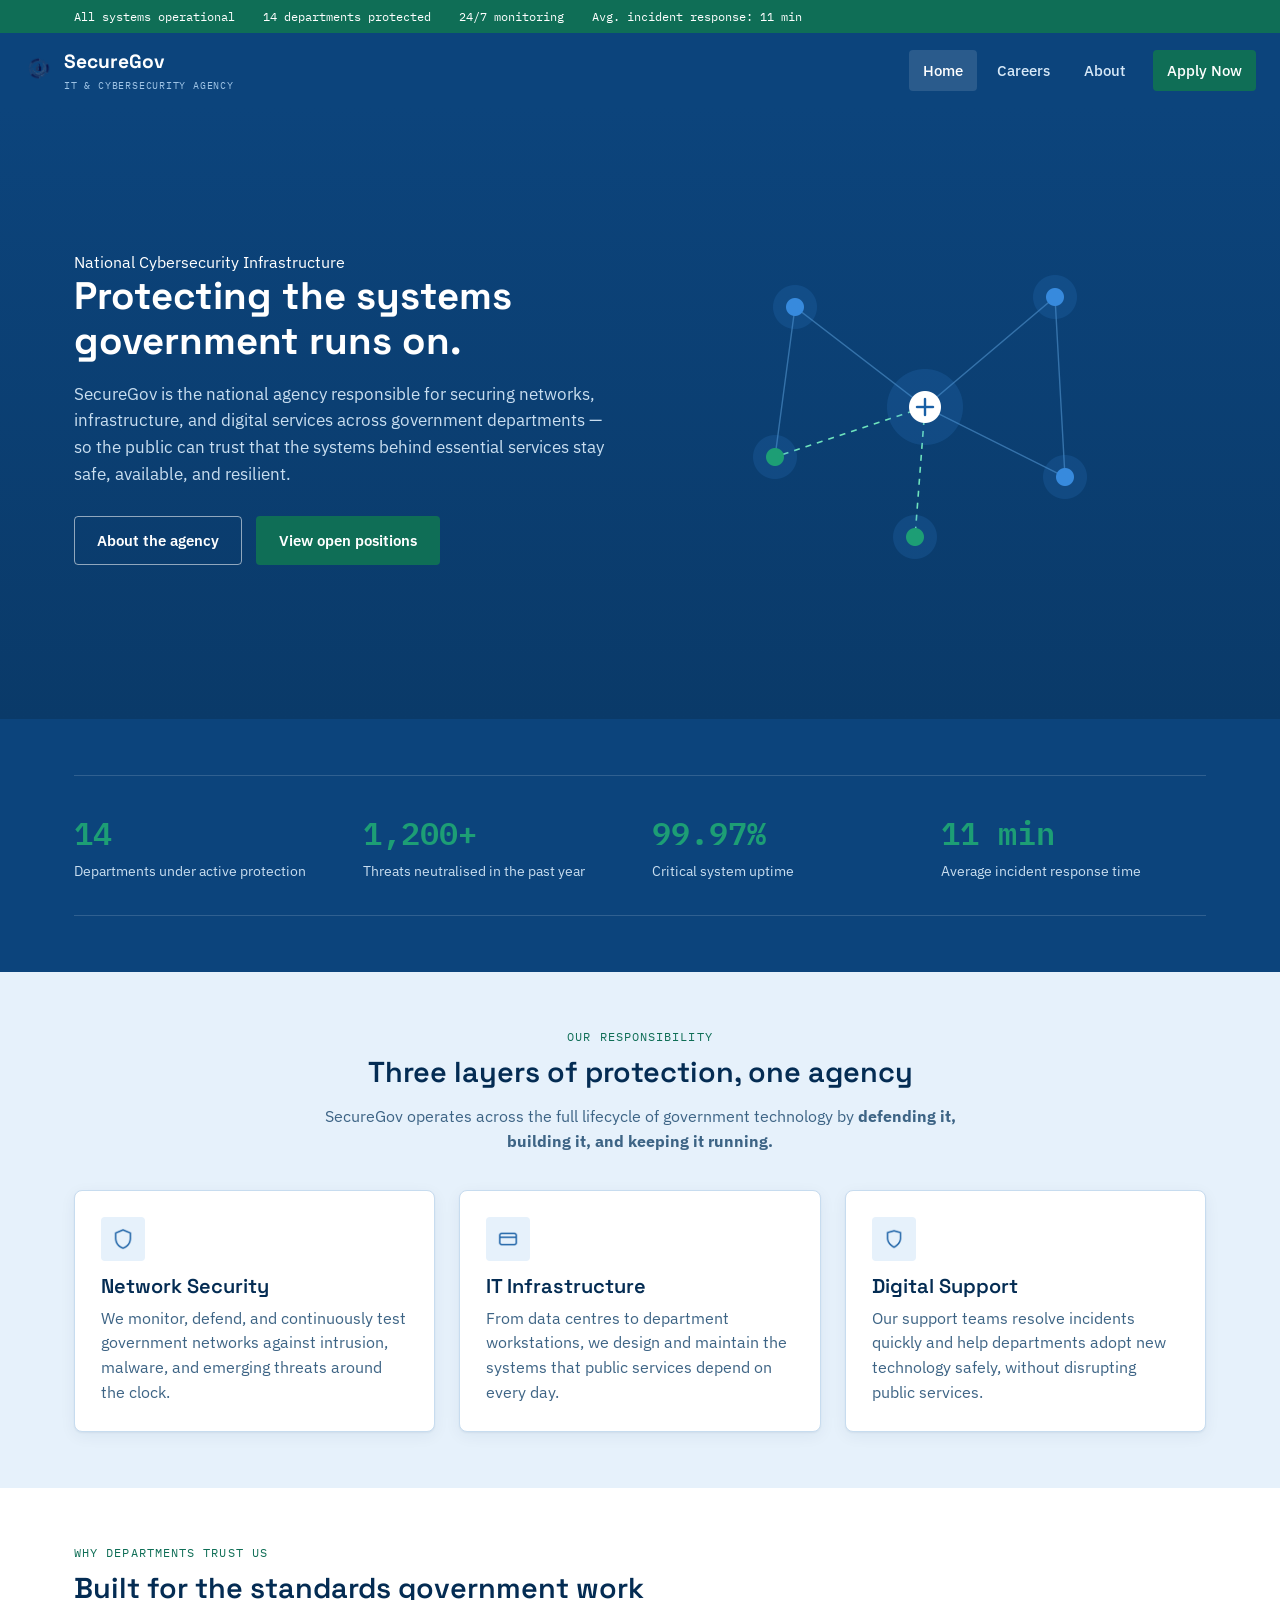
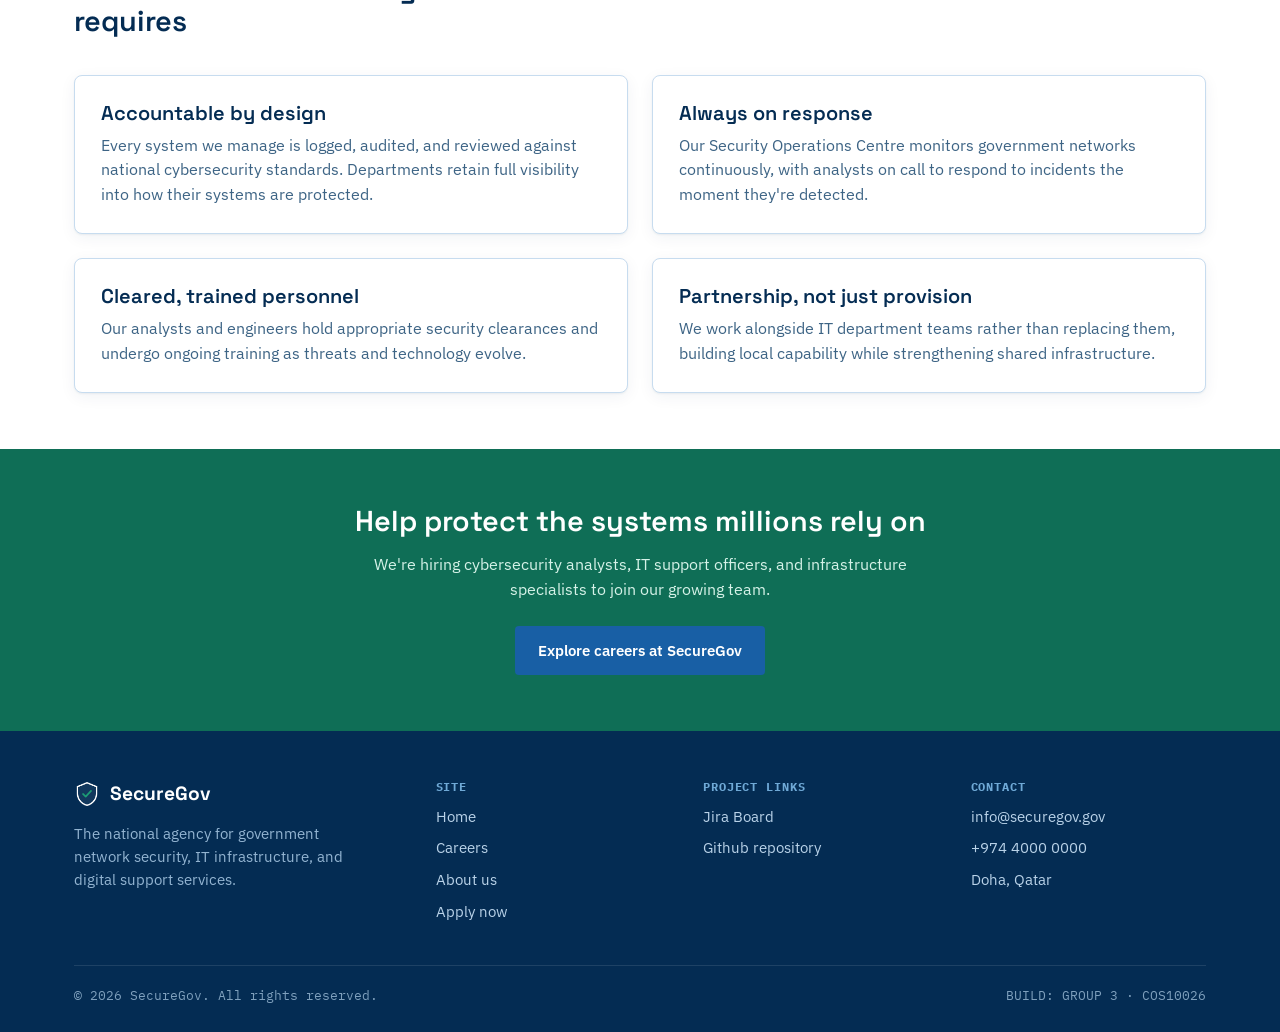
==== index.html @ 39ba34a5 "Add index, jobs, apply pages with styles and images" ====
<!DOCTYPE html>
<html lang="en">
<head>
  <meta charset="UTF-8">
  <meta name="viewport" content="width=device-width, initial-scale=1.0">
  <meta name="description" content="SecureGov protects government networks, systems, and data, delivering network security, IT infrastructure, and digital support services across public sector departments.">
  <link rel="preconnect" href="https://fonts.googleapis.com">
  <link href="https://fonts.googleapis.com/css2?family=Space+Grotesk:wght@500;600;700&family=IBM+Plex+Sans:wght@400;500;600;700&family=IBM+Plex+Mono:wght@400;500;600&display=swap" rel="stylesheet">
  <title>SecureGov | National IT &amp; Cybersecurity Services Agency</title>
  <link rel="stylesheet" href="css/styles.css">
</head>
<body>

  <div class="top-bar">
    <div class="container">
      <span>All systems operational</span>
      <span>14 departments protected</span>
      <span>24/7 monitoring</span>
      <span>Avg. incident response: 11 min</span>
    </div>
  </div>

  <header class="site-header">
    <input type="checkbox" id="navigation-toggle-checkbox">
    <div class="nav-row">
      <a href="index.html" class="brand">
        <img src="images/logo.png" alt="SecureGov logo" width="30" height="30">
        <span>SecureGov<span class="org-type">IT &amp; Cybersecurity Agency</span></span>
      </a>
      <label for="navigation-toggle-checkbox" class="navigation-toggle-label" aria-label="Toggle navigation menu">&#9776;</label>
      <nav class="main-nav">
        <a href="index.html" aria-current="page">Home</a>
        <a href="jobs.html">Careers</a>
        <a href="about.html">About</a>
        <a href="apply.html" class="nav-cta">Apply Now</a>
      </nav>
    </div>
  </header>

  <section class="hero">
    <div class="container">
      <div>
        <span class="eyebrow-label">National Cybersecurity Infrastructure</span>
        <h1>Protecting the systems government runs on.</h1>
        <p class="lead">SecureGov is the national agency responsible for securing networks, infrastructure, and digital services across government departments — so the public can trust that the systems behind essential services stay safe, available, and resilient.</p>
        <div class="hero-actions">
          <a href="about.html" class="btn btn-outline">About the agency</a>
          <a href="jobs.html" class="btn btn-cta">View open positions</a>
        </div>
      </div>
      <div class="hero-visual">
        <img src="images/network-diagram.png" alt="Diagram of a secure government network with a central hub connected to protected department nodes" width="420">
      </div>
    </div>
  </section>

  <section class="section-navy">
    <div class="container">
      <div class="stat-row">
        <div class="stat"><span class="num">14</span><span class="label">Departments under active protection</span></div>
        <div class="stat"><span class="num">1,200+</span><span class="label">Threats neutralised in the past year</span></div>
        <div class="stat"><span class="num">99.97%</span><span class="label">Critical system uptime</span></div>
        <div class="stat"><span class="num">11 min</span><span class="label">Average incident response time</span></div>
      </div>
    </div>
  </section>

  <section class="section-light">
    <div class="container">
      <div class="section-head center">
        <span class="eyebrow-label">Our responsibility</span>
        <h2>Three layers of protection, one agency</h2>
        <p>SecureGov operates across the full lifecycle of government technology by <b>defending it, building it, and keeping it running.</b></p>
      </div>
      <div class="grid-3">
        <div class="card">
          <div class="icon-badge">
            <img src="images/shield-icon.png" alt="" width="22">
          </div>
          <h3>Network Security</h3>
          <p>We monitor, defend, and continuously test government networks against intrusion, malware, and emerging threats around the clock.</p>
        </div>
        <div class="card">
          <div class="icon-badge">
            <img src="images/icon-infrastructure.png" alt="" width="22">
          </div>
          <h3>IT Infrastructure</h3>
          <p>From data centres to department workstations, we design and maintain the systems that public services depend on every day.</p>
        </div>
        <div class="card">
          <div class="icon-badge">
            <img src="images/icon-support.png" alt="" width="22">
          </div>
          <h3>Digital Support</h3>
          <p>Our support teams resolve incidents quickly and help departments adopt new technology safely, without disrupting public services.</p>
        </div>
      </div>
    </div>
  </section>

  <section class="section-white">
    <div class="container">
      <div class="section-head">
        <span class="eyebrow-label">Why departments trust us</span>
        <h2>Built for the standards government work requires</h2>
      </div>
      <div class="grid-2">
        <div class="card">
          <h3>Accountable by design</h3>
          <p>Every system we manage is logged, audited, and reviewed against national cybersecurity standards. Departments retain full visibility into how their systems are protected.</p>
        </div>
        <div class="card">
          <h3>Always on response</h3>
          <p>Our Security Operations Centre monitors government networks continuously, with analysts on call to respond to incidents the moment they're detected.</p>
        </div>
        <div class="card">
          <h3>Cleared, trained personnel</h3>
          <p>Our analysts and engineers hold appropriate security clearances and undergo ongoing training as threats and technology evolve.</p>
        </div>
        <div class="card">
          <h3>Partnership, not just provision</h3>
          <p>We work alongside IT department teams rather than replacing them, building local capability while strengthening shared infrastructure.</p>
        </div>
      </div>
    </div>
  </section>

  <section class="cta-band">
    <div class="container">
      <h2>Help protect the systems millions rely on</h2>
      <p>We're hiring cybersecurity analysts, IT support officers, and infrastructure specialists to join our growing team.</p>
      <a href="jobs.html" class="btn btn-primary">Explore careers at SecureGov</a>
    </div>
  </section>

  <footer class="site-footer">
    <div class="container">
      <div class="footer-grid">
        <div>
          <a href="index.html" class="brand" style="margin-bottom:14px;">
            <img src="images/shield-logo-footer.png" alt="" width="26">
            <span>SecureGov</span>
          </a>
          <p>The national agency for government network security, IT infrastructure, and digital support services.</p>
        </div>
        <div class="footer-col">
          <h4>Site</h4>
          <ul>
            <li><a href="index.html">Home</a></li>
            <li><a href="jobs.html">Careers</a></li>
            <li><a href="about.html">About us</a></li>
            <li><a href="apply.html">Apply now</a></li>
          </ul>
        </div>
        <div class="footer-col">
          <h4>Project Links</h4>
          <ul>
            <li><a href="#">Jira Board</a></li>
            <li><a href="#">Github repository</a></li>
          </ul>
        </div>
        <div class="footer-col">
          <h4>Contact</h4>
          <ul>
            <li><a href="mailto:info@securegov.gov">info@securegov.gov</a></li>
            <li><a href="tel:+974400000000">+974 4000 0000</a></li>
            <li>Doha, Qatar</li>
          </ul>
        </div>
      </div>
      <div class="footer-bottom">
        <span>&copy; 2026 SecureGov. All rights reserved.</span>
        <span>BUILD: GROUP 3 &middot; COS10026</span>
      </div>
    </div>
  </footer>

</body>
</html>
---- css/styles.css ----
/* =========================================================
   SecureGov — Shared Stylesheet (HTML5 + CSS3 only, no JS)
   ========================================================= */

/* ---- Design tokens ---- */
:root {
  --navy-deep: #0C447C;
  --navy-darker: #042C53;
  --blue-primary: #185FA5;
  --blue-accent: #378ADD;
  --teal-secondary: #0F6E56;
  --teal-bright: #1D9E75;
  --bg-light: #E6F1FB;
  --white: #FFFFFF;
  --border-soft: #C7DCEF;
  --text-muted: #3D6485;
  --shadow-card: 0 1px 2px rgba(4, 44, 83, 0.06), 0 4px 16px rgba(4, 44, 83, 0.06);

  --font-display: 'Space Grotesk', Arial, sans-serif;
  --font-body: 'IBM Plex Sans', Arial, sans-serif;
  --font-mono: 'IBM Plex Mono', 'Courier New', monospace;

  --max-width: 1180px;
  --radius-sm: 4px;
  --radius-md: 8px;
}

* { box-sizing: border-box; }

body {
  margin: 0;
  font-family: var(--font-body);
  color: var(--navy-darker);
  background: var(--bg-light);
  line-height: 1.55;
}

h1, h2, h3, h4 {
  font-family: var(--font-display);
  color: var(--navy-darker);
  line-height: 1.15;
  margin: 0 0 0.5em 0;
}
h1 { font-size: 2.4rem; font-weight: 700; }
h2 { font-size: 1.8rem; font-weight: 600; }
h3 { font-size: 1.25rem; font-weight: 600; }

p { margin: 0 0 1em 0; }

a {
  color: var(--blue-primary);
  text-decoration: none;
}
a:hover { color: var(--blue-accent); }

img { max-width: 100%; display: block; }

.container {
  max-width: var(--max-width);
  margin: 0 auto;
  padding: 0 24px;
}

a:focus, button:focus, input:focus, select:focus, textarea:focus, label:focus-within {
  outline: 3px solid var(--teal-bright);
  outline-offset: 2px;
}

/* =========================================================
   Status strip
   ========================================================= */
.top-bar {
  background: var(--teal-secondary);
  color: var(--white);
  font-family: var(--font-mono);
  font-size: 0.78rem;
}
.top-bar .container {
  display: flex;
  flex-wrap: wrap;
  gap: 10px 28px;
  padding: 7px 24px;
}

/* =========================================================
   Header / Nav — CSS-only mobile toggle via checkbox hack
   ========================================================= */
header.site-header {
  background: var(--navy-deep);
}
.nav-row {
  display: flex;
  align-items: center;
  justify-content: space-between;
  padding: 14px 24px;
  flex-wrap: wrap;
}
.brand {
  display: flex;
  align-items: center;
  gap: 10px;
  color: var(--white);
  font-family: var(--font-display);
  font-weight: 700;
  font-size: 1.2rem;
}
.brand:hover { color: var(--white); }
.brand .org-type {
  display: block;
  font-family: var(--font-mono);
  font-weight: 400;
  font-size: 0.62rem;
  letter-spacing: 0.08em;
  color: #9FC4E6;
  text-transform: uppercase;
  margin-top: 1px;
}

/* Hidden checkbox driving the mobile nav — no JS required */
#navigation-toggle-checkbox {
  position: absolute;
  left: -9999px;
}
.navigation-toggle-label {
  display: none;
  color: var(--white);
  font-size: 1.7rem;
  line-height: 1;
  cursor: pointer;
  padding: 4px 8px;
}

nav.main-nav {
  display: flex;
  align-items: center;
  gap: 6px;
}
nav.main-nav a {
  color: #D7E9F8;
  font-weight: 500;
  font-size: 0.94rem;
  padding: 9px 14px;
  border-radius: var(--radius-sm);
}
nav.main-nav a:hover { background: rgba(255,255,255,0.08); color: var(--white); }
nav.main-nav a[aria-current="page"] { color: var(--white); background: rgba(255,255,255,0.12); }
nav.main-nav a.nav-cta { background: var(--teal-secondary); color: var(--white); margin-left: 8px; }
nav.main-nav a.nav-cta:hover { background: var(--teal-bright); }

@media (max-width: 860px) {
  .navigation-toggle-label { display: block; order: 1; }
  .brand { order: 0; }
  nav.main-nav {
    order: 2;
    flex-basis: 100%;
    flex-direction: column;
    align-items: stretch;
    gap: 2px;
    max-height: 0;
    overflow: hidden;
    transition: max-height 0.25s ease;
  }
  #navigation-toggle-checkbox:checked ~ .nav-row nav.main-nav,
  #navigation-toggle-checkbox:checked + .nav-row nav.main-nav {
    max-height: 400px;
    padding-top: 10px;
  }
  nav.main-nav a.nav-cta { margin-left: 0; text-align: center; }
}

/* =========================================================
   Buttons
   ========================================================= */
.btn {
  display: inline-block;
  font-family: var(--font-body);
  font-weight: 600;
  font-size: 0.95rem;
  padding: 12px 22px;
  border-radius: var(--radius-sm);
  border: 1.5px solid transparent;
  cursor: pointer;
  text-align: center;
}
.btn-primary { background: var(--blue-primary); color: var(--white); }
.btn-primary:hover { background: var(--blue-accent); color: var(--white); }
.btn-cta { background: var(--teal-secondary); color: var(--white); }
.btn-cta:hover { background: var(--teal-bright); color: var(--white); }
.btn-outline { background: transparent; color: var(--white); border-color: rgba(255,255,255,0.55); }
.btn-outline:hover { background: rgba(255,255,255,0.1); border-color: var(--white); }
.btn-outline-dark { background: transparent; color: var(--blue-primary); border-color: var(--blue-primary); }
.btn-outline-dark:hover { background: var(--blue-primary); color: var(--white); }

/* =========================================================
   Hero
   ========================================================= */
.hero {
  background: linear-gradient(180deg, var(--navy-deep) 0%, #0A3A69 100%);
  color: var(--white);
}
.hero .container {
  display: grid;
  grid-template-columns: 1.1fr 0.9fr;
  align-items: center;
  gap: 40px;
  padding: 64px 24px 76px;
}
.hero .eyebrow {
  font-family: var(--font-mono);
  font-size: 0.78rem;
  letter-spacing: 0.1em;
  text-transform: uppercase;
  color: #6FE3BD;
  margin-bottom: 14px;
  display: block;
}
.hero h1 { color: var(--white); margin-bottom: 18px; }
.hero p.lead { font-size: 1.08rem; color: #C9DEF0; max-width: 540px; margin-bottom: 28px; }
.hero-actions { display: flex; gap: 14px; flex-wrap: wrap; }

@media (max-width: 860px) {
  .hero .container { grid-template-columns: 1fr; padding: 44px 20px 50px; }
  .hero-visual { order: -1; max-width: 280px; margin: 0 auto; }
}

/* =========================================================
   Network graphic (pure CSS/SVG, static — no animation needed)
   ========================================================= */
.node-diagram { width: 100%; height: auto; }
.node-diagram .line { stroke: #3D7CB4; stroke-width: 1.4; opacity: 0.85; }
.node-diagram .pulse-line { stroke: #6FE3BD; stroke-width: 1.6; stroke-dasharray: 6 6; }
.node-diagram .node-outer { fill: rgba(55, 138, 221, 0.18); }
.node-diagram .node-core { fill: #378ADD; }
.node-diagram .node-core.teal { fill: #1D9E75; }
.node-diagram .node-core.center { fill: #FFFFFF; }

/* =========================================================
   Sections
   ========================================================= */
section { padding: 56px 0; }
.section-light { background: var(--bg-light); }
.section-white { background: var(--white); }
.section-navy { background: var(--navy-deep); color: var(--white); }

.section-head { max-width: 640px; margin-bottom: 36px; }
.section-head.center { margin-left: auto; margin-right: auto; text-align: center; }
.section-head .eyebrow-label {
  font-family: var(--font-mono);
  font-size: 0.75rem;
  letter-spacing: 0.09em;
  text-transform: uppercase;
  color: var(--teal-secondary);
  display: block;
  margin-bottom: 10px;
}
.section-navy .section-head .eyebrow-label { color: #6FE3BD; }
.section-head p { color: var(--text-muted); }
.section-navy .section-head p { color: #C9DEF0; }

.grid-3 { display: grid; grid-template-columns: repeat(3, 1fr); gap: 24px; }
.grid-2 { display: grid; grid-template-columns: repeat(2, 1fr); gap: 24px; }
@media (max-width: 860px) {
  .grid-3, .grid-2 { grid-template-columns: 1fr; }
}

.card {
  background: var(--white);
  border: 1px solid var(--border-soft);
  border-radius: var(--radius-md);
  padding: 26px;
  box-shadow: var(--shadow-card);
}
.card .icon-badge {
  width: 44px; height: 44px;
  border-radius: var(--radius-sm);
  background: var(--bg-light);
  display: flex; align-items: center; justify-content: center;
  margin-bottom: 14px;
}
.card .icon-badge svg { width: 22px; height: 22px; }
.card h3 { margin-bottom: 8px; }
.card p:last-child { margin-bottom: 0; color: var(--text-muted); }

/* =========================================================
   Stat row
   ========================================================= */
.stat-row {
  display: grid;
  grid-template-columns: repeat(4, 1fr);
  gap: 24px;
  border-top: 1px solid rgba(255,255,255,0.15);
  border-bottom: 1px solid rgba(255,255,255,0.15);
  padding: 32px 0;
}
.stat .num {
  font-family: var(--font-mono);
  font-size: 2rem;
  font-weight: 600;
  color: var(--teal-bright);
  display: block;
}
.stat .label { font-size: 0.85rem; color: #C9DEF0; }
@media (max-width: 860px) {
  .stat-row { grid-template-columns: repeat(2, 1fr); gap: 28px; }
}

/* =========================================================
   CTA band
   ========================================================= */
.cta-band { background: var(--teal-secondary); color: var(--white); text-align: center; }
.cta-band h2 { color: var(--white); }
.cta-band p { color: #D6F2E8; max-width: 560px; margin: 0 auto 24px; }

/* =========================================================
   Footer
   ========================================================= */
footer.site-footer {
  background: var(--navy-darker);
  color: #B9D2E8;
  padding: 48px 0 26px;
  font-size: 0.92rem;
}
.footer-grid {
  display: grid;
  grid-template-columns: 1.4fr 1fr 1fr 1fr;
  gap: 32px;
  padding-bottom: 32px;
  border-bottom: 1px solid rgba(255,255,255,0.1);
}
.footer-grid .brand { color: var(--white); margin-bottom: 12px; }
.footer-grid p { color: #93B4D1; max-width: 280px; }
.footer-col h4 {
  font-family: var(--font-mono);
  font-size: 0.78rem;
  letter-spacing: 0.07em;
  text-transform: uppercase;
  color: #6FA9D6;
  margin-bottom: 12px;
}
.footer-col ul { list-style: none; margin: 0; padding: 0; }
.footer-col li { margin-bottom: 9px; }
.footer-col a { color: #B9D2E8; }
.footer-col a:hover { color: var(--white); }
.footer-bottom {
  display: flex; justify-content: space-between; align-items: center;
  flex-wrap: wrap; gap: 12px; padding-top: 20px;
  font-size: 0.82rem; color: #7FA0BD; font-family: var(--font-mono);
}
@media (max-width: 860px) { .footer-grid { grid-template-columns: 1fr 1fr; } }
@media (max-width: 560px) { .footer-grid { grid-template-columns: 1fr; } }

/* =========================================================
   Tables
   ========================================================= */
table {
  width: 100%;
  border-collapse: collapse;
  background: var(--white);
  border-radius: var(--radius-md);
  overflow: hidden;
  box-shadow: var(--shadow-card);
}
caption {
  text-align: left;
  font-family: var(--font-mono);
  font-size: 0.78rem;
  letter-spacing: 0.05em;
  text-transform: uppercase;
  color: var(--text-muted);
  margin-bottom: 10px;
}
th, td {
  text-align: left;
  padding: 13px 18px;
  border-bottom: 1px solid var(--bg-light);
  font-size: 0.92rem;
}
thead th {
  background: var(--navy-deep);
  color: var(--white);
  font-family: var(--font-display);
  font-weight: 600;
}
tbody th { color: var(--navy-darker); font-weight: 600; }
tbody tr:last-child td, tbody tr:last-child th { border-bottom: none; }
tbody tr:nth-child(even) { background: var(--bg-light); }

/* Definition list */
dl { margin: 0; }
dt {
  font-family: var(--font-display);
  font-weight: 600;
  color: var(--navy-deep);
  margin-top: 14px;
}
dt:first-child { margin-top: 0; }
dd { margin: 4px 0 0 0; color: var(--text-muted); }

/* Nested lists */
ul ul { margin-top: 8px; margin-bottom: 8px; }

.page-header { background: var(--navy-deep); color: var(--white); padding: 48px 0 40px; }
.page-header .eyebrow-label {
  font-family: var(--font-mono);
  font-size: 0.78rem;
  letter-spacing: 0.09em;
  text-transform: uppercase;
  color: #6FE3BD;
  display: block;
  margin-bottom: 12px;
}
.page-header h1 { color: var(--white); margin-bottom: 10px; }
.page-header p { color: #C9DEF0; max-width: 620px; margin: 0; }
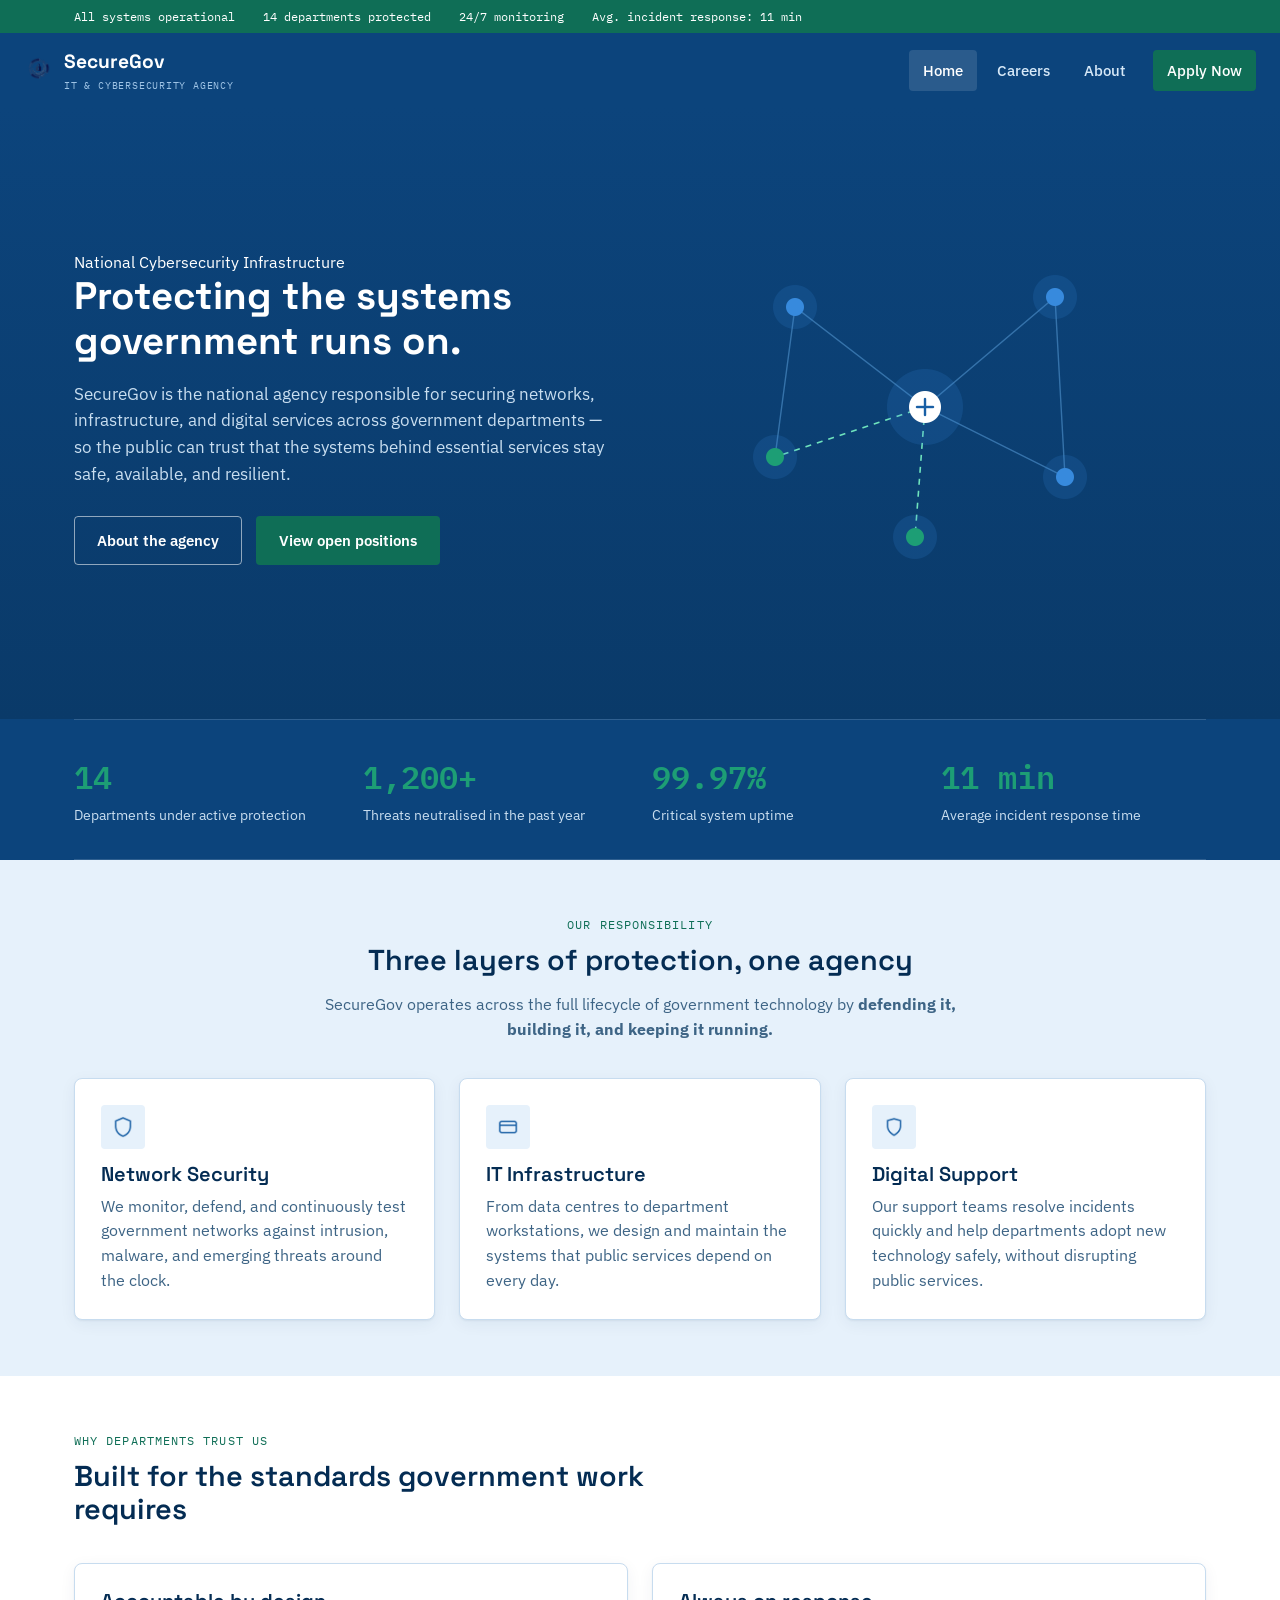
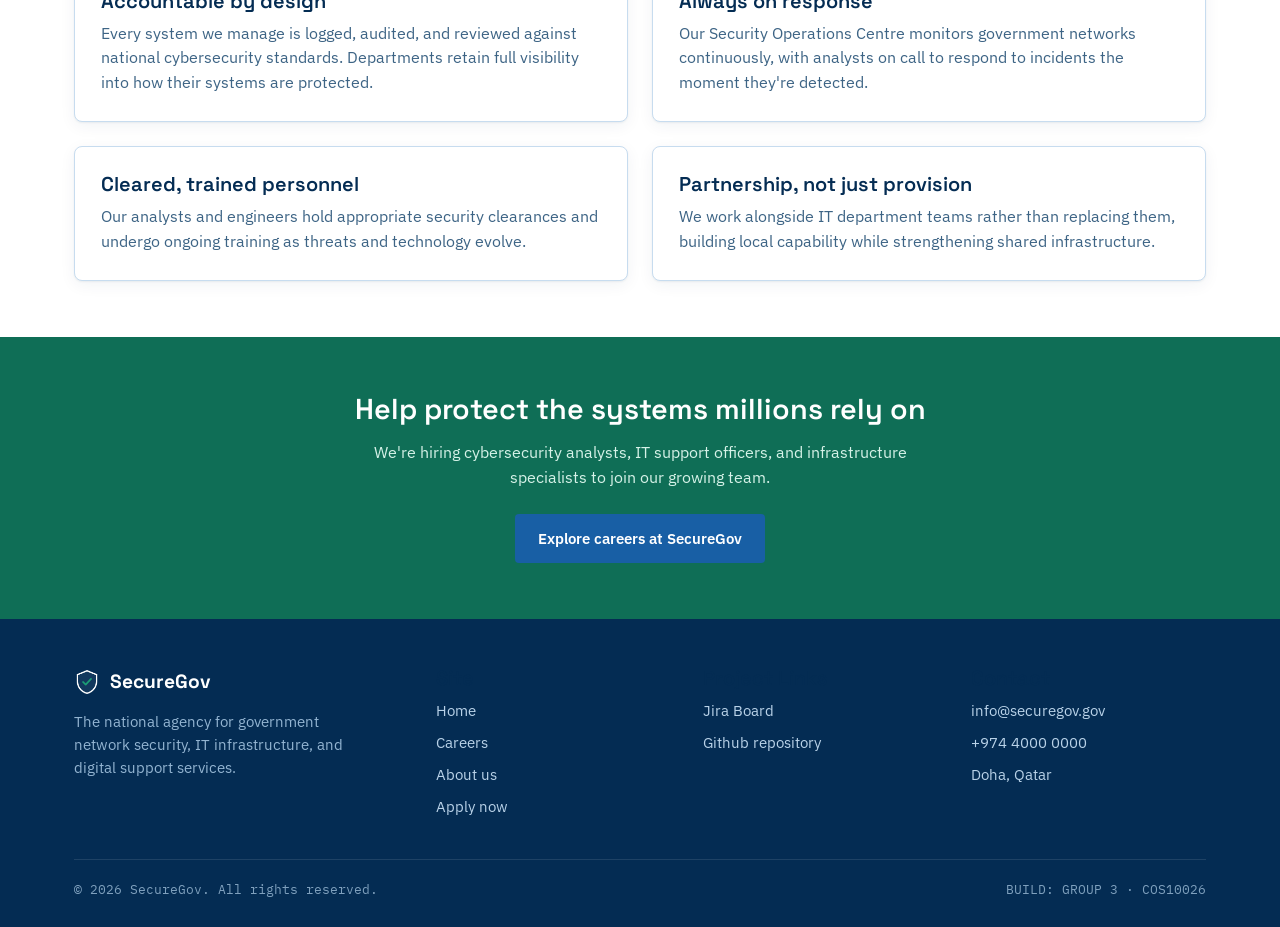
==== commit f9b23088: "Update index.html" ====
--- a/index.html
+++ b/index.html
@@ -27,7 +27,7 @@
         <img src="images/logo.png" alt="SecureGov logo" width="30" height="30">
         <span>SecureGov<span class="org-type">IT &amp; Cybersecurity Agency</span></span>
       </a>
-      <label for="navigation-toggle-checkbox" class="navigation-toggle-label" aria-label="Toggle navigation menu">&#9776;</label>
+      <label for="navigation-toggle-checkbox" class="navigation-toggle-label">&#9776;</label>
       <nav class="main-nav">
         <a href="index.html" aria-current="page">Home</a>
         <a href="jobs.html">Careers</a>
@@ -54,7 +54,7 @@
     </div>
   </section>
 
-  <section class="section-navy">
+  <div class="section-navy">
     <div class="container">
       <div class="stat-row">
         <div class="stat"><span class="num">14</span><span class="label">Departments under active protection</span></div>
@@ -63,7 +63,7 @@
         <div class="stat"><span class="num">11 min</span><span class="label">Average incident response time</span></div>
       </div>
     </div>
-  </section>
+  </div>
 
   <section class="section-light">
     <div class="container">
@@ -144,7 +144,7 @@
           <p>The national agency for government network security, IT infrastructure, and digital support services.</p>
         </div>
         <div class="footer-col">
-          <h4>Site</h4>
+          <h3>Site</h3>
           <ul>
             <li><a href="index.html">Home</a></li>
             <li><a href="jobs.html">Careers</a></li>
@@ -153,14 +153,14 @@
           </ul>
         </div>
         <div class="footer-col">
-          <h4>Project Links</h4>
+          <h3>Project Links</h3>
           <ul>
             <li><a href="#">Jira Board</a></li>
             <li><a href="#">Github repository</a></li>
           </ul>
         </div>
         <div class="footer-col">
-          <h4>Contact</h4>
+          <h3>Contact</h3>
           <ul>
             <li><a href="mailto:info@securegov.gov">info@securegov.gov</a></li>
             <li><a href="tel:+974400000000">+974 4000 0000</a></li>
@@ -176,4 +176,4 @@
   </footer>
 
 </body>
-</html>+</html>
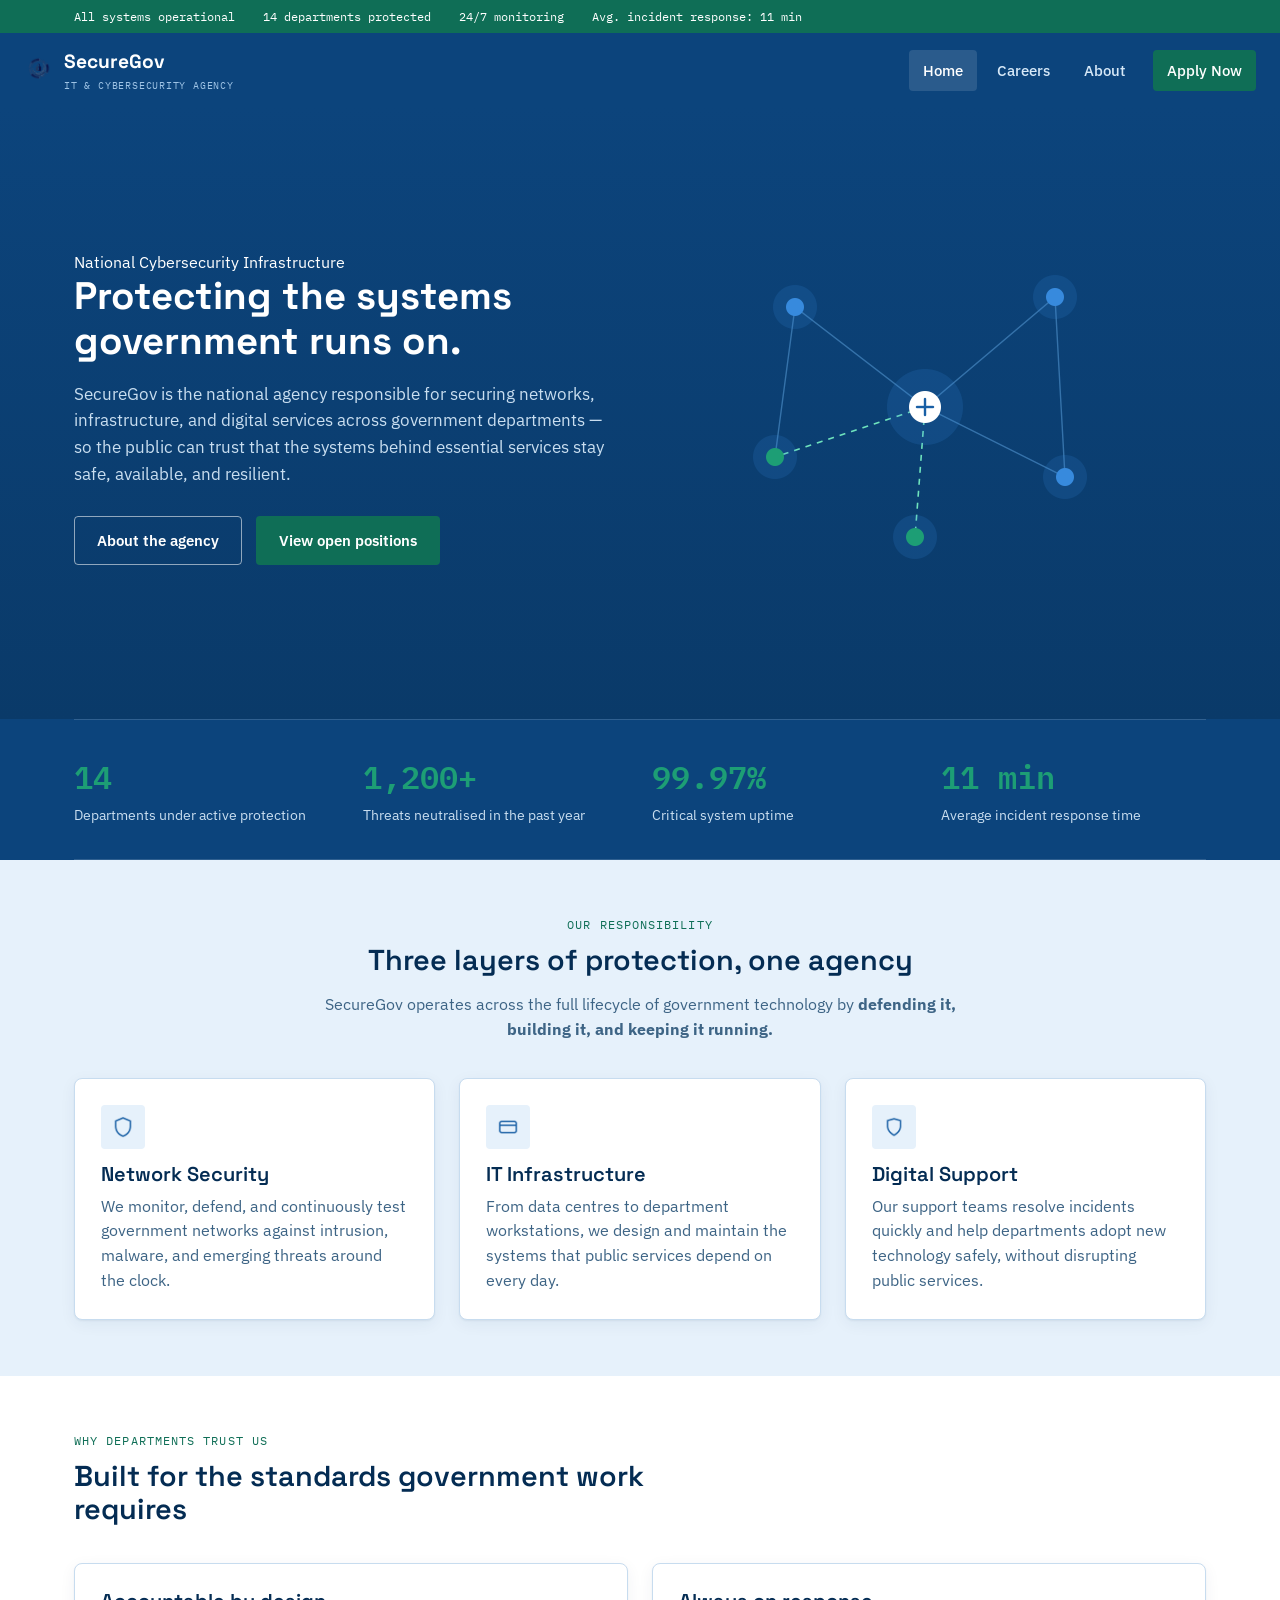
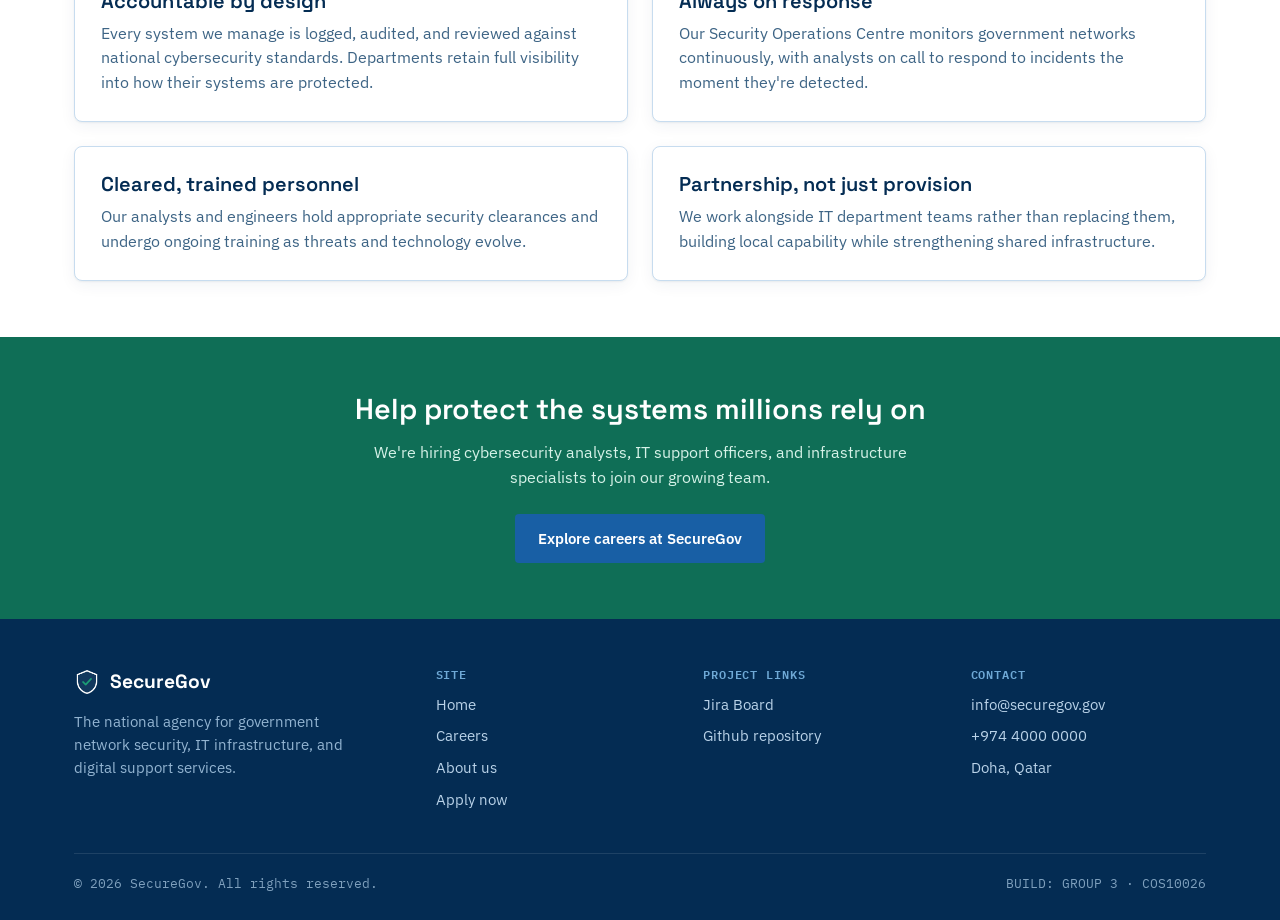
==== commit b88a7503: "update about.html and about.css" ====
--- a/index.html
+++ b/index.html
@@ -7,7 +7,7 @@
   <link rel="preconnect" href="https://fonts.googleapis.com">
   <link href="https://fonts.googleapis.com/css2?family=Space+Grotesk:wght@500;600;700&family=IBM+Plex+Sans:wght@400;500;600;700&family=IBM+Plex+Mono:wght@400;500;600&display=swap" rel="stylesheet">
   <title>SecureGov | National IT &amp; Cybersecurity Services Agency</title>
-  <link rel="stylesheet" href="css/styles.css">
+  <link rel="stylesheet" href="css/index.css">
 </head>
 <body>
 
@@ -174,6 +174,5 @@
       </div>
     </div>
   </footer>
-
 </body>
-</html>
+</html>
--- a/css/index.css
+++ b/css/index.css
@@ -0,0 +1,375 @@
+:root {
+  --navy-deep: #0C447C;
+  --navy-darker: #042C53;
+  --blue-primary: #185FA5;
+  --blue-accent: #378ADD;
+  --teal-secondary: #0F6E56;
+  --teal-bright: #1D9E75;
+  --bg-light: #E6F1FB;
+  --white: #FFFFFF;
+  --border-soft: #C7DCEF;
+  --text-muted: #3D6485;
+  --shadow-card: 0 1px 2px rgba(4, 44, 83, 0.06), 0 4px 16px rgba(4, 44, 83, 0.06);
+
+  --font-display: 'Space Grotesk', Arial, sans-serif;
+  --font-body: 'IBM Plex Sans', Arial, sans-serif;
+  --font-mono: 'IBM Plex Mono', 'Courier New', monospace;
+
+  --max-width: 1180px;
+  --radius-sm: 4px;
+  --radius-md: 8px;
+}
+
+* { box-sizing: border-box; }
+
+body {
+  margin: 0;
+  font-family: var(--font-body);
+  color: var(--navy-darker);
+  background: var(--bg-light);
+  line-height: 1.55;
+}
+
+h1, h2, h3, h4 {
+  font-family: var(--font-display);
+  color: var(--navy-darker);
+  line-height: 1.15;
+  margin: 0 0 0.5em 0;
+}
+h1 { font-size: 2.4rem; font-weight: 700; }
+h2 { font-size: 1.8rem; font-weight: 600; }
+h3 { font-size: 1.25rem; font-weight: 600; }
+
+p { margin: 0 0 1em 0; }
+
+a {
+  color: var(--blue-primary);
+  text-decoration: none;
+}
+a:hover { color: var(--blue-accent); }
+
+img { max-width: 100%; display: block; }
+
+.container {
+  max-width: var(--max-width);
+  margin: 0 auto;
+  padding: 0 24px;
+}
+
+a:focus, button:focus, input:focus, select:focus, textarea:focus, label:focus-within {
+  outline: 3px solid var(--teal-bright);
+  outline-offset: 2px;
+}
+
+.top-bar {
+  background: var(--teal-secondary);
+  color: var(--white);
+  font-family: var(--font-mono);
+  font-size: 0.78rem;
+}
+.top-bar .container {
+  display: flex;
+  flex-wrap: wrap;
+  gap: 10px 28px;
+  padding: 7px 24px;
+}
+
+header.site-header {
+  background: var(--navy-deep);
+}
+.nav-row {
+  display: flex;
+  align-items: center;
+  justify-content: space-between;
+  padding: 14px 24px;
+  flex-wrap: wrap;
+}
+.brand {
+  display: flex;
+  align-items: center;
+  gap: 10px;
+  color: var(--white);
+  font-family: var(--font-display);
+  font-weight: 700;
+  font-size: 1.2rem;
+}
+.brand:hover { color: var(--white); }
+.brand .org-type {
+  display: block;
+  font-family: var(--font-mono);
+  font-weight: 400;
+  font-size: 0.62rem;
+  letter-spacing: 0.08em;
+  color: #9FC4E6;
+  text-transform: uppercase;
+  margin-top: 1px;
+}
+
+#navigation-toggle-checkbox {
+  position: absolute;
+  left: -9999px;
+}
+.navigation-toggle-label {
+  display: none;
+  color: var(--white);
+  font-size: 1.7rem;
+  line-height: 1;
+  cursor: pointer;
+  padding: 4px 8px;
+}
+
+nav.main-nav {
+  display: flex;
+  align-items: center;
+  gap: 6px;
+}
+nav.main-nav a {
+  color: #D7E9F8;
+  font-weight: 500;
+  font-size: 0.94rem;
+  padding: 9px 14px;
+  border-radius: var(--radius-sm);
+}
+nav.main-nav a:hover { background: rgba(255,255,255,0.08); color: var(--white); }
+nav.main-nav a[aria-current="page"] { color: var(--white); background: rgba(255,255,255,0.12); }
+nav.main-nav a.nav-cta { background: var(--teal-secondary); color: var(--white); margin-left: 8px; }
+nav.main-nav a.nav-cta:hover { background: var(--teal-bright); }
+
+@media (max-width: 860px) {
+  .navigation-toggle-label { display: block; order: 1; }
+  .brand { order: 0; }
+  nav.main-nav {
+    order: 2;
+    flex-basis: 100%;
+    flex-direction: column;
+    align-items: stretch;
+    gap: 2px;
+    max-height: 0;
+    overflow: hidden;
+    transition: max-height 0.25s ease;
+  }
+  #navigation-toggle-checkbox:checked ~ .nav-row nav.main-nav,
+  #navigation-toggle-checkbox:checked + .nav-row nav.main-nav {
+    max-height: 400px;
+    padding-top: 10px;
+  }
+  nav.main-nav a.nav-cta { margin-left: 0; text-align: center; }
+}
+
+.btn {
+  display: inline-block;
+  font-family: var(--font-body);
+  font-weight: 600;
+  font-size: 0.95rem;
+  padding: 12px 22px;
+  border-radius: var(--radius-sm);
+  border: 1.5px solid transparent;
+  cursor: pointer;
+  text-align: center;
+}
+.btn-primary { background: var(--blue-primary); color: var(--white); }
+.btn-primary:hover { background: var(--blue-accent); color: var(--white); }
+.btn-cta { background: var(--teal-secondary); color: var(--white); }
+.btn-cta:hover { background: var(--teal-bright); color: var(--white); }
+.btn-outline { background: transparent; color: var(--white); border-color: rgba(255,255,255,0.55); }
+.btn-outline:hover { background: rgba(255,255,255,0.1); border-color: var(--white); }
+.btn-outline-dark { background: transparent; color: var(--blue-primary); border-color: var(--blue-primary); }
+.btn-outline-dark:hover { background: var(--blue-primary); color: var(--white); }
+
+.hero {
+  background: linear-gradient(180deg, var(--navy-deep) 0%, #0A3A69 100%);
+  color: var(--white);
+}
+.hero .container {
+  display: grid;
+  grid-template-columns: 1.1fr 0.9fr;
+  align-items: center;
+  gap: 40px;
+  padding: 64px 24px 76px;
+}
+.hero .eyebrow {
+  font-family: var(--font-mono);
+  font-size: 0.78rem;
+  letter-spacing: 0.1em;
+  text-transform: uppercase;
+  color: #6FE3BD;
+  margin-bottom: 14px;
+  display: block;
+}
+.hero h1 { color: var(--white); margin-bottom: 18px; }
+.hero p.lead { font-size: 1.08rem; color: #C9DEF0; max-width: 540px; margin-bottom: 28px; }
+.hero-actions { display: flex; gap: 14px; flex-wrap: wrap; }
+
+@media (max-width: 860px) {
+  .hero .container { grid-template-columns: 1fr; padding: 44px 20px 50px; }
+  .hero-visual { order: -1; max-width: 280px; margin: 0 auto; }
+}
+
+.node-diagram { width: 100%; height: auto; }
+.node-diagram .line { stroke: #3D7CB4; stroke-width: 1.4; opacity: 0.85; }
+.node-diagram .pulse-line { stroke: #6FE3BD; stroke-width: 1.6; stroke-dasharray: 6 6; }
+.node-diagram .node-outer { fill: rgba(55, 138, 221, 0.18); }
+.node-diagram .node-core { fill: #378ADD; }
+.node-diagram .node-core.teal { fill: #1D9E75; }
+.node-diagram .node-core.center { fill: #FFFFFF; }
+
+section { padding: 56px 0; }
+.section-light { background: var(--bg-light); }
+.section-white { background: var(--white); }
+.section-navy { background: var(--navy-deep); color: var(--white); }
+
+.section-head { max-width: 640px; margin-bottom: 36px; }
+.section-head.center { margin-left: auto; margin-right: auto; text-align: center; }
+.section-head .eyebrow-label {
+  font-family: var(--font-mono);
+  font-size: 0.75rem;
+  letter-spacing: 0.09em;
+  text-transform: uppercase;
+  color: var(--teal-secondary);
+  display: block;
+  margin-bottom: 10px;
+}
+.section-navy .section-head .eyebrow-label { color: #6FE3BD; }
+.section-head p { color: var(--text-muted); }
+.section-navy .section-head p { color: #C9DEF0; }
+
+.grid-3 { display: grid; grid-template-columns: repeat(3, 1fr); gap: 24px; }
+.grid-2 { display: grid; grid-template-columns: repeat(2, 1fr); gap: 24px; }
+@media (max-width: 860px) {
+  .grid-3, .grid-2 { grid-template-columns: 1fr; }
+}
+
+.card {
+  background: var(--white);
+  border: 1px solid var(--border-soft);
+  border-radius: var(--radius-md);
+  padding: 26px;
+  box-shadow: var(--shadow-card);
+}
+.card .icon-badge {
+  width: 44px; height: 44px;
+  border-radius: var(--radius-sm);
+  background: var(--bg-light);
+  display: flex; align-items: center; justify-content: center;
+  margin-bottom: 14px;
+}
+.card .icon-badge svg { width: 22px; height: 22px; }
+.card h3 { margin-bottom: 8px; }
+.card p:last-child { margin-bottom: 0; color: var(--text-muted); }
+
+.stat-row {
+  display: grid;
+  grid-template-columns: repeat(4, 1fr);
+  gap: 24px;
+  border-top: 1px solid rgba(255,255,255,0.15);
+  border-bottom: 1px solid rgba(255,255,255,0.15);
+  padding: 32px 0;
+}
+.stat .num {
+  font-family: var(--font-mono);
+  font-size: 2rem;
+  font-weight: 600;
+  color: var(--teal-bright);
+  display: block;
+}
+.stat .label { font-size: 0.85rem; color: #C9DEF0; }
+@media (max-width: 860px) {
+  .stat-row { grid-template-columns: repeat(2, 1fr); gap: 28px; }
+}
+
+.cta-band { background: var(--teal-secondary); color: var(--white); text-align: center; }
+.cta-band h2 { color: var(--white); }
+.cta-band p { color: #D6F2E8; max-width: 560px; margin: 0 auto 24px; }
+
+footer.site-footer {
+  background: var(--navy-darker);
+  color: #B9D2E8;
+  padding: 48px 0 26px;
+  font-size: 0.92rem;
+}
+.footer-grid {
+  display: grid;
+  grid-template-columns: 1.4fr 1fr 1fr 1fr;
+  gap: 32px;
+  padding-bottom: 32px;
+  border-bottom: 1px solid rgba(255,255,255,0.1);
+}
+.footer-grid .brand { color: var(--white); margin-bottom: 12px; }
+.footer-grid p { color: #93B4D1; max-width: 280px; }
+.footer-col h3 {
+  font-family: var(--font-mono);
+  font-size: 0.78rem;
+  letter-spacing: 0.07em;
+  text-transform: uppercase;
+  color: #6FA9D6;
+  margin-bottom: 12px;
+}
+.footer-col ul { list-style: none; margin: 0; padding: 0; }
+.footer-col li { margin-bottom: 9px; }
+.footer-col a { color: #B9D2E8; }
+.footer-col a:hover { color: var(--white); }
+.footer-bottom {
+  display: flex; justify-content: space-between; align-items: center;
+  flex-wrap: wrap; gap: 12px; padding-top: 20px;
+  font-size: 0.82rem; color: #7FA0BD; font-family: var(--font-mono);
+}
+@media (max-width: 860px) { .footer-grid { grid-template-columns: 1fr 1fr; } }
+@media (max-width: 560px) { .footer-grid { grid-template-columns: 1fr; } }
+
+table {
+  width: 100%;
+  border-collapse: collapse;
+  background: var(--white);
+  border-radius: var(--radius-md);
+  overflow: hidden;
+  box-shadow: var(--shadow-card);
+}
+caption {
+  text-align: left;
+  font-family: var(--font-mono);
+  font-size: 0.78rem;
+  letter-spacing: 0.05em;
+  text-transform: uppercase;
+  color: var(--text-muted);
+  margin-bottom: 10px;
+}
+th, td {
+  text-align: left;
+  padding: 13px 18px;
+  border-bottom: 1px solid var(--bg-light);
+  font-size: 0.92rem;
+}
+thead th {
+  background: var(--navy-deep);
+  color: var(--white);
+  font-family: var(--font-display);
+  font-weight: 600;
+}
+tbody th { color: var(--navy-darker); font-weight: 600; }
+tbody tr:last-child td, tbody tr:last-child th { border-bottom: none; }
+tbody tr:nth-child(even) { background: var(--bg-light); }
+
+dl { margin: 0; }
+dt {
+  font-family: var(--font-display);
+  font-weight: 600;
+  color: var(--navy-deep);
+  margin-top: 14px;
+}
+dt:first-child { margin-top: 0; }
+dd { margin: 4px 0 0 0; color: var(--text-muted); }
+
+ul ul { margin-top: 8px; margin-bottom: 8px; }
+
+.page-header { background: var(--navy-deep); color: var(--white); padding: 48px 0 40px; }
+.page-header .eyebrow-label {
+  font-family: var(--font-mono);
+  font-size: 0.78rem;
+  letter-spacing: 0.09em;
+  text-transform: uppercase;
+  color: #6FE3BD;
+  display: block;
+  margin-bottom: 12px;
+}
+.page-header h1 { color: var(--white); margin-bottom: 10px; }
+.page-header p { color: #C9DEF0; max-width: 620px; margin: 0; }
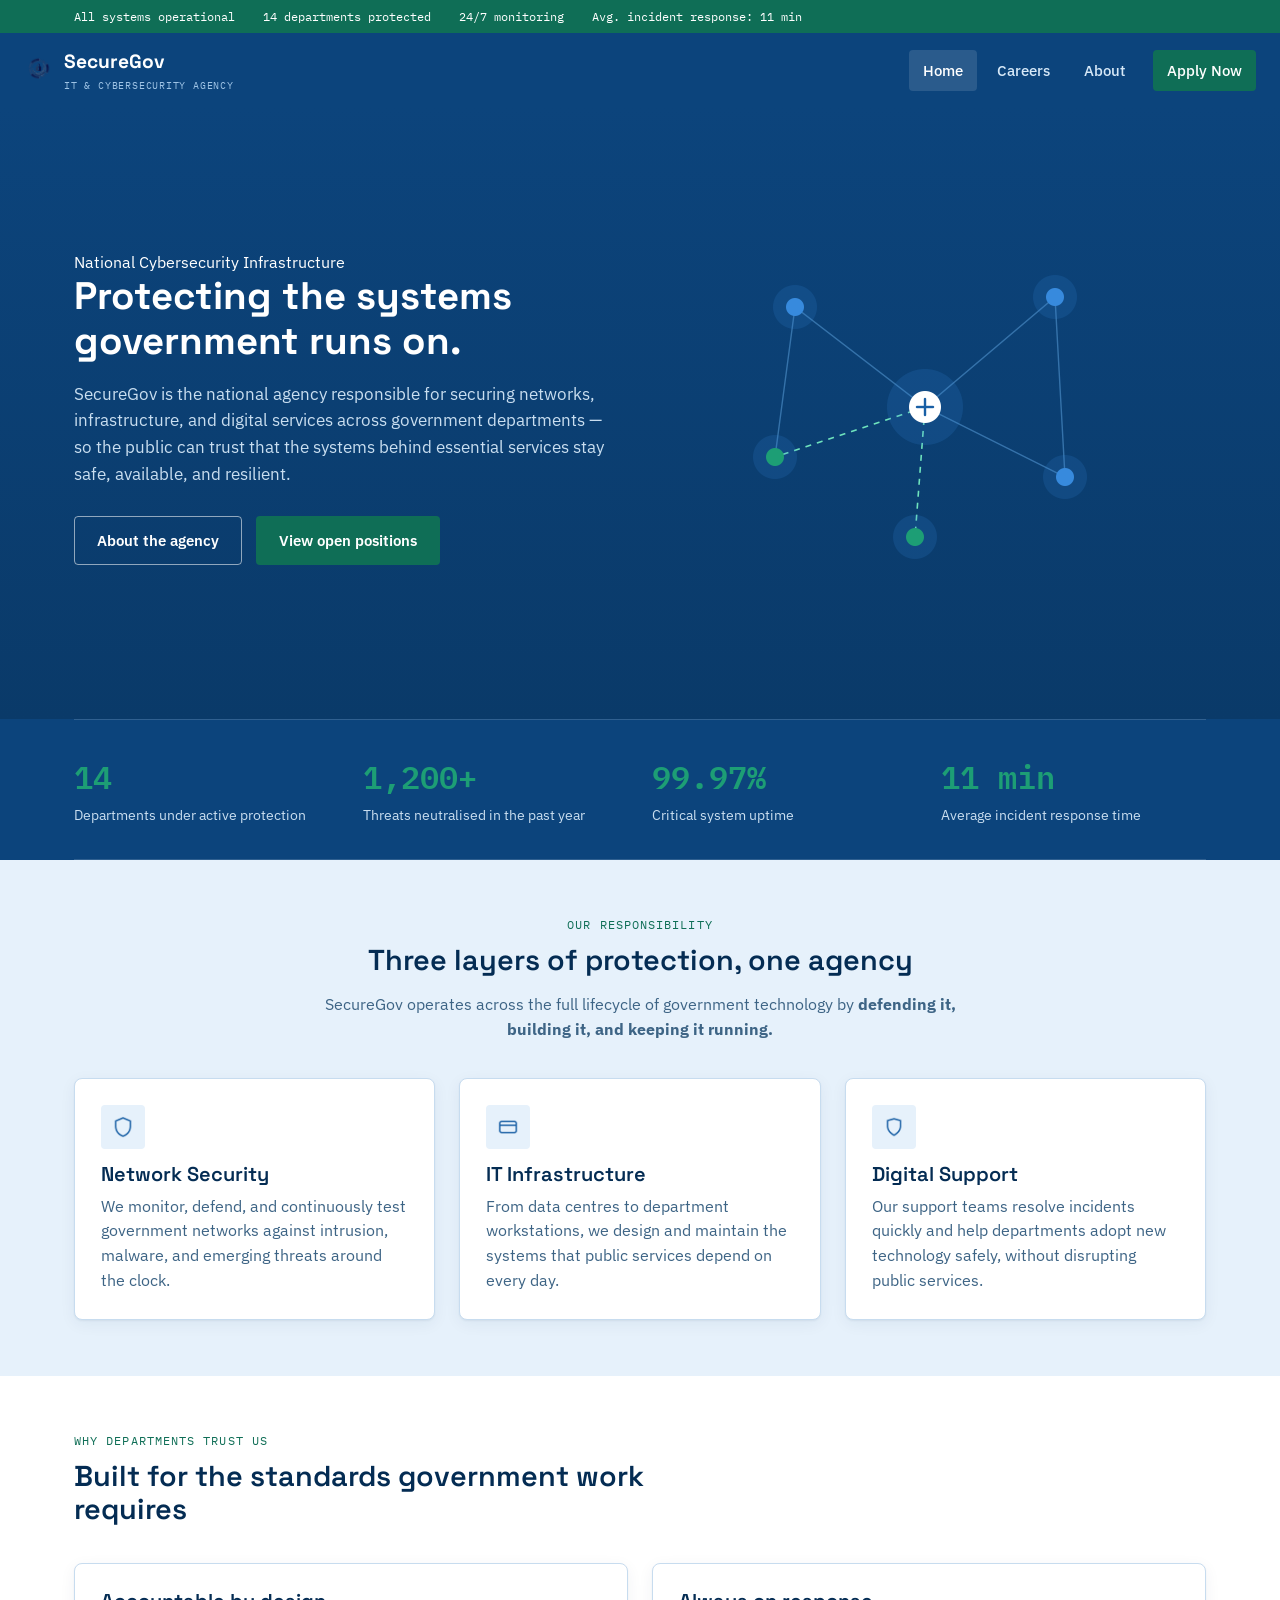
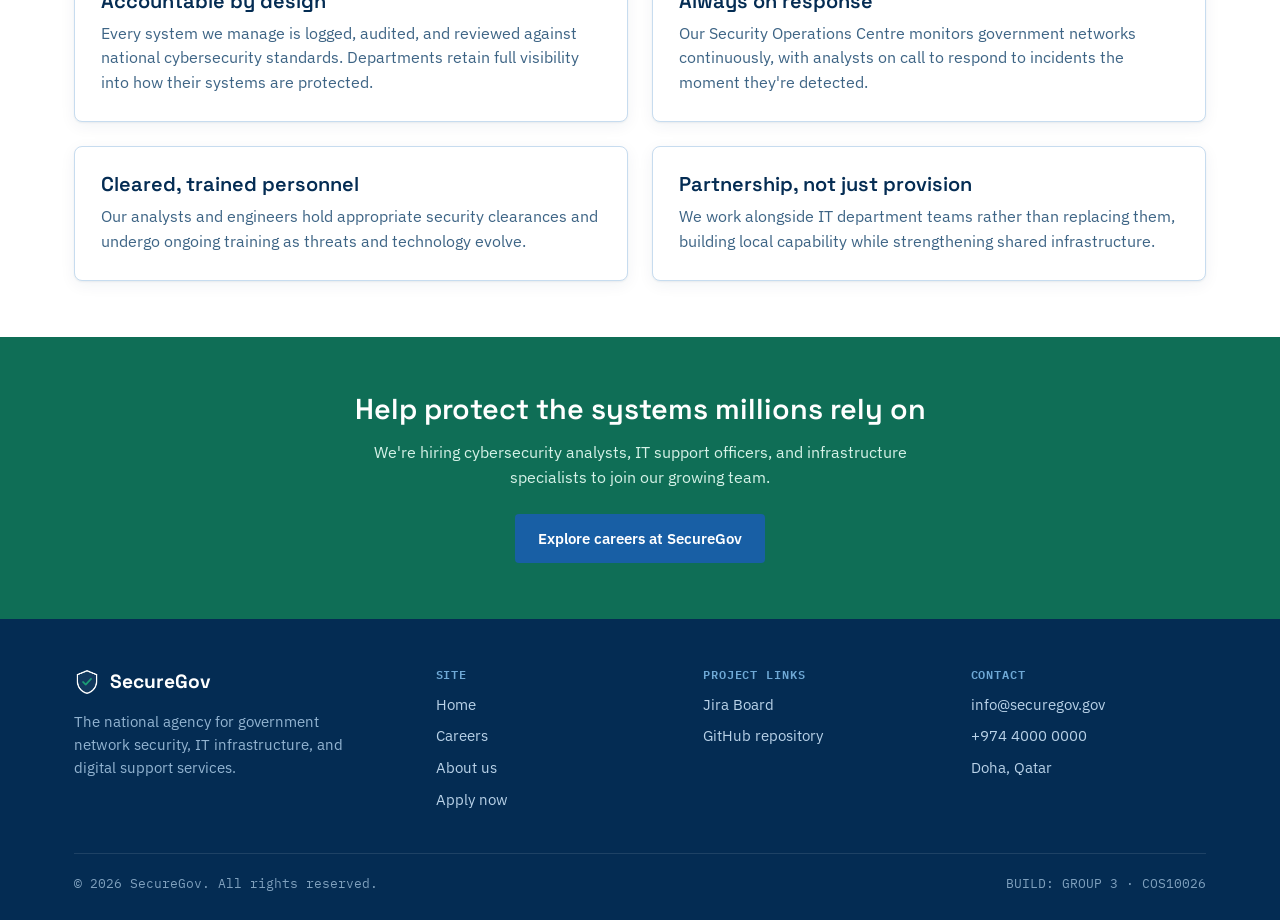
==== commit 9cdc79e6: "Update index.html" ====
--- a/index.html
+++ b/index.html
@@ -155,8 +155,8 @@
         <div class="footer-col">
           <h3>Project Links</h3>
           <ul>
-            <li><a href="#">Jira Board</a></li>
-            <li><a href="#">Github repository</a></li>
+            <li><a href="https://buc-team-securegov.atlassian.net/jira/software/projects/SEC/boards/1">Jira Board</a></li>
+            <li><a href="https://github.com/falaq01/Group3-cos10026">GitHub repository</a></li>
           </ul>
         </div>
         <div class="footer-col">
@@ -175,4 +175,4 @@
     </div>
   </footer>
 </body>
-</html>+</html>
--- a/css/index.css
+++ b/css/index.css
@@ -372,4 +372,5 @@
   margin-bottom: 12px;
 }
 .page-header h1 { color: var(--white); margin-bottom: 10px; }
-.page-header p { color: #C9DEF0; max-width: 620px; margin: 0; }+.page-header p { color: #C9DEF0; max-width: 620px; margin: 0; }
+.page-header p { color: #C9DEF0; max-width: 620px; margin: 0; }
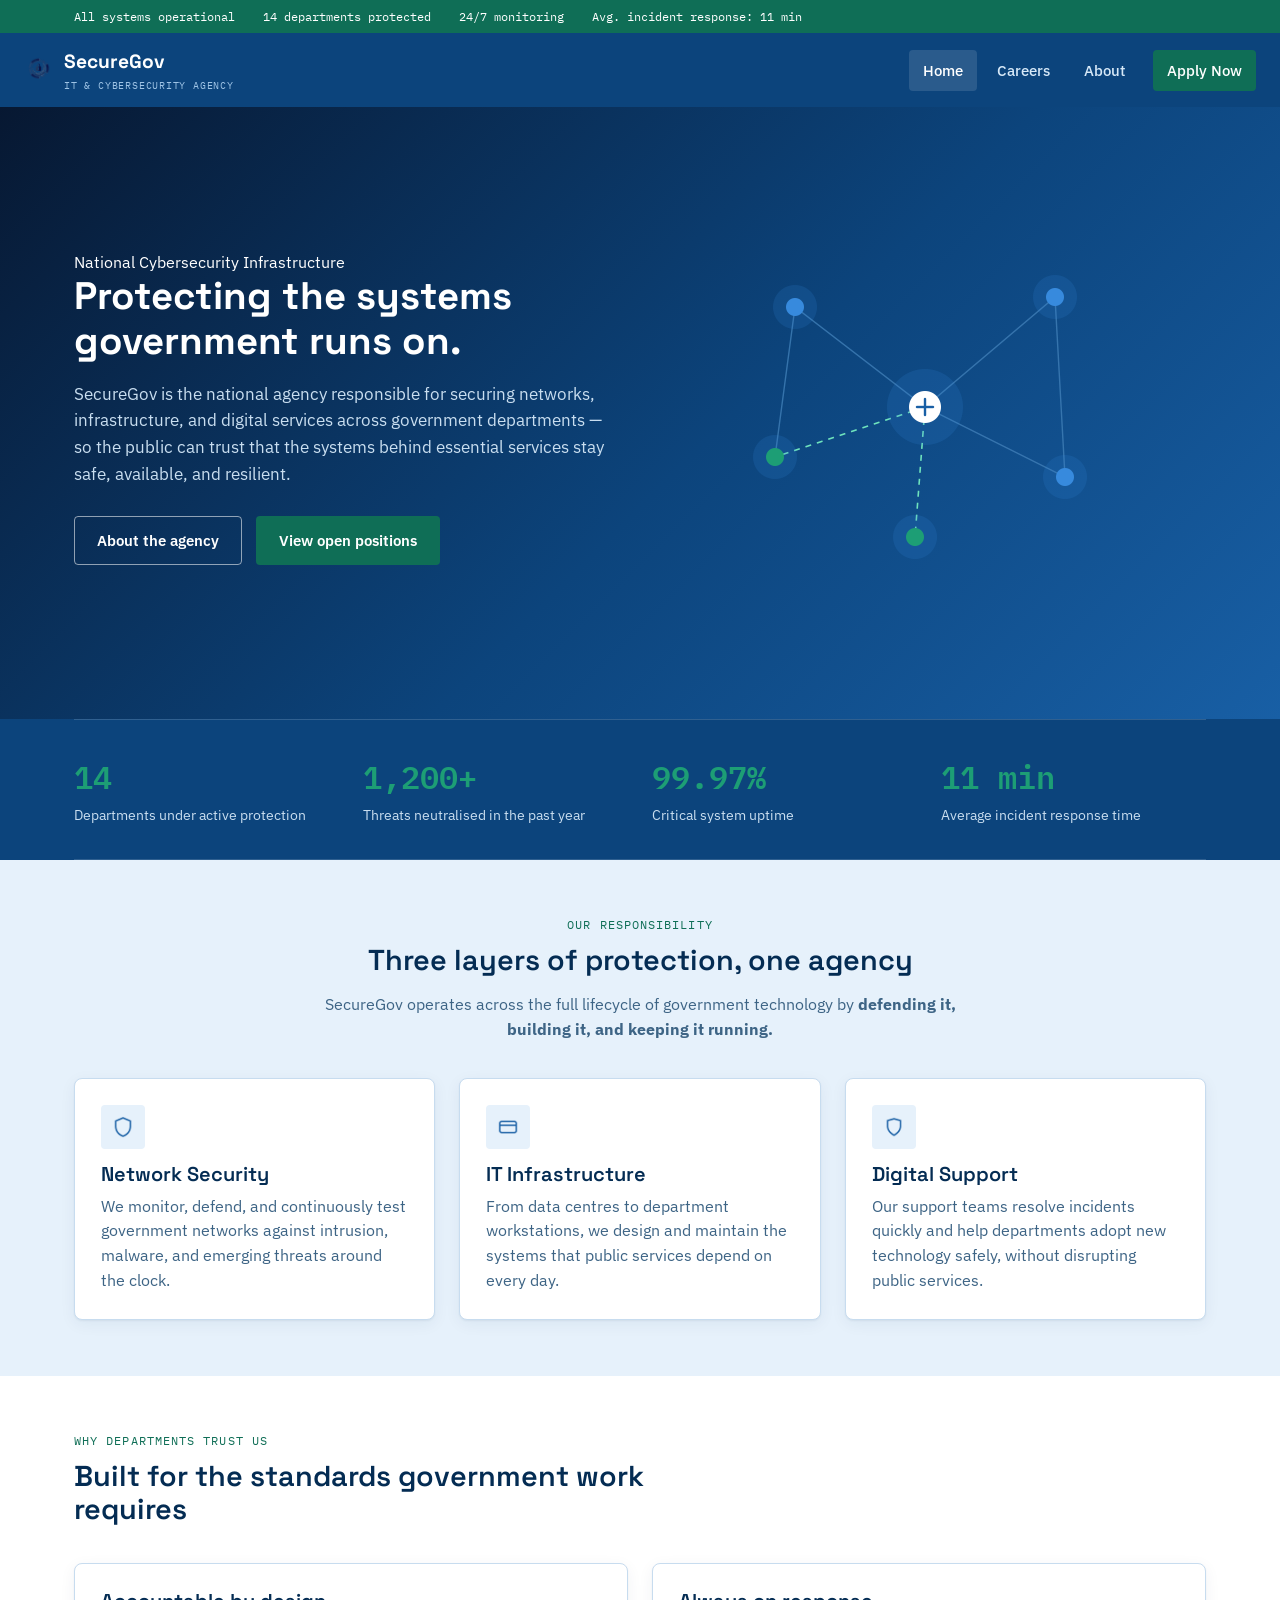
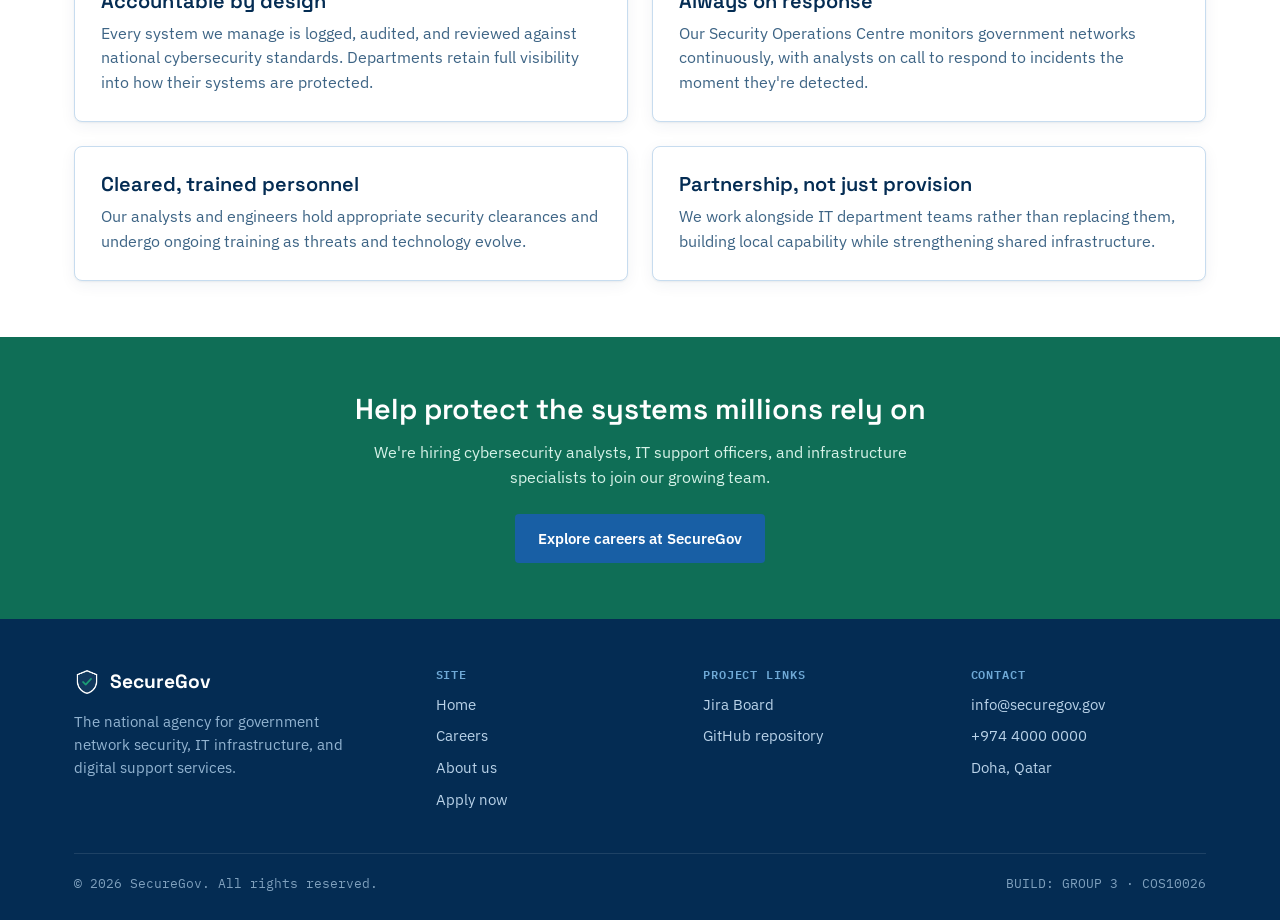
==== commit dc30db1d: "Update index.html" ====
--- a/index.html
+++ b/index.html
@@ -155,8 +155,8 @@
         <div class="footer-col">
           <h3>Project Links</h3>
           <ul>
-            <li><a href="https://buc-team-securegov.atlassian.net/jira/software/projects/SEC/boards/1">Jira Board</a></li>
-            <li><a href="https://github.com/falaq01/Group3-cos10026">GitHub repository</a></li>
+            <li><a href="https://buc-team-securegov.atlassian.net/jira/software/projects/SEC/boards/1" target="_blank">Jira Board</a></li>
+            <li><a href="https://github.com/falaq01/Group3-cos10026" target="_blank">GitHub repository</a></li>
           </ul>
         </div>
         <div class="footer-col">
--- a/css/index.css
+++ b/css/index.css
@@ -177,7 +177,7 @@
 .btn-outline-dark:hover { background: var(--blue-primary); color: var(--white); }
 
 .hero {
-  background: linear-gradient(180deg, var(--navy-deep) 0%, #0A3A69 100%);
+  background: linear-gradient(135deg, #071832 0%, #0C447C 55%, #185FA5 100%);
   color: var(--white);
 }
 .hero .container {
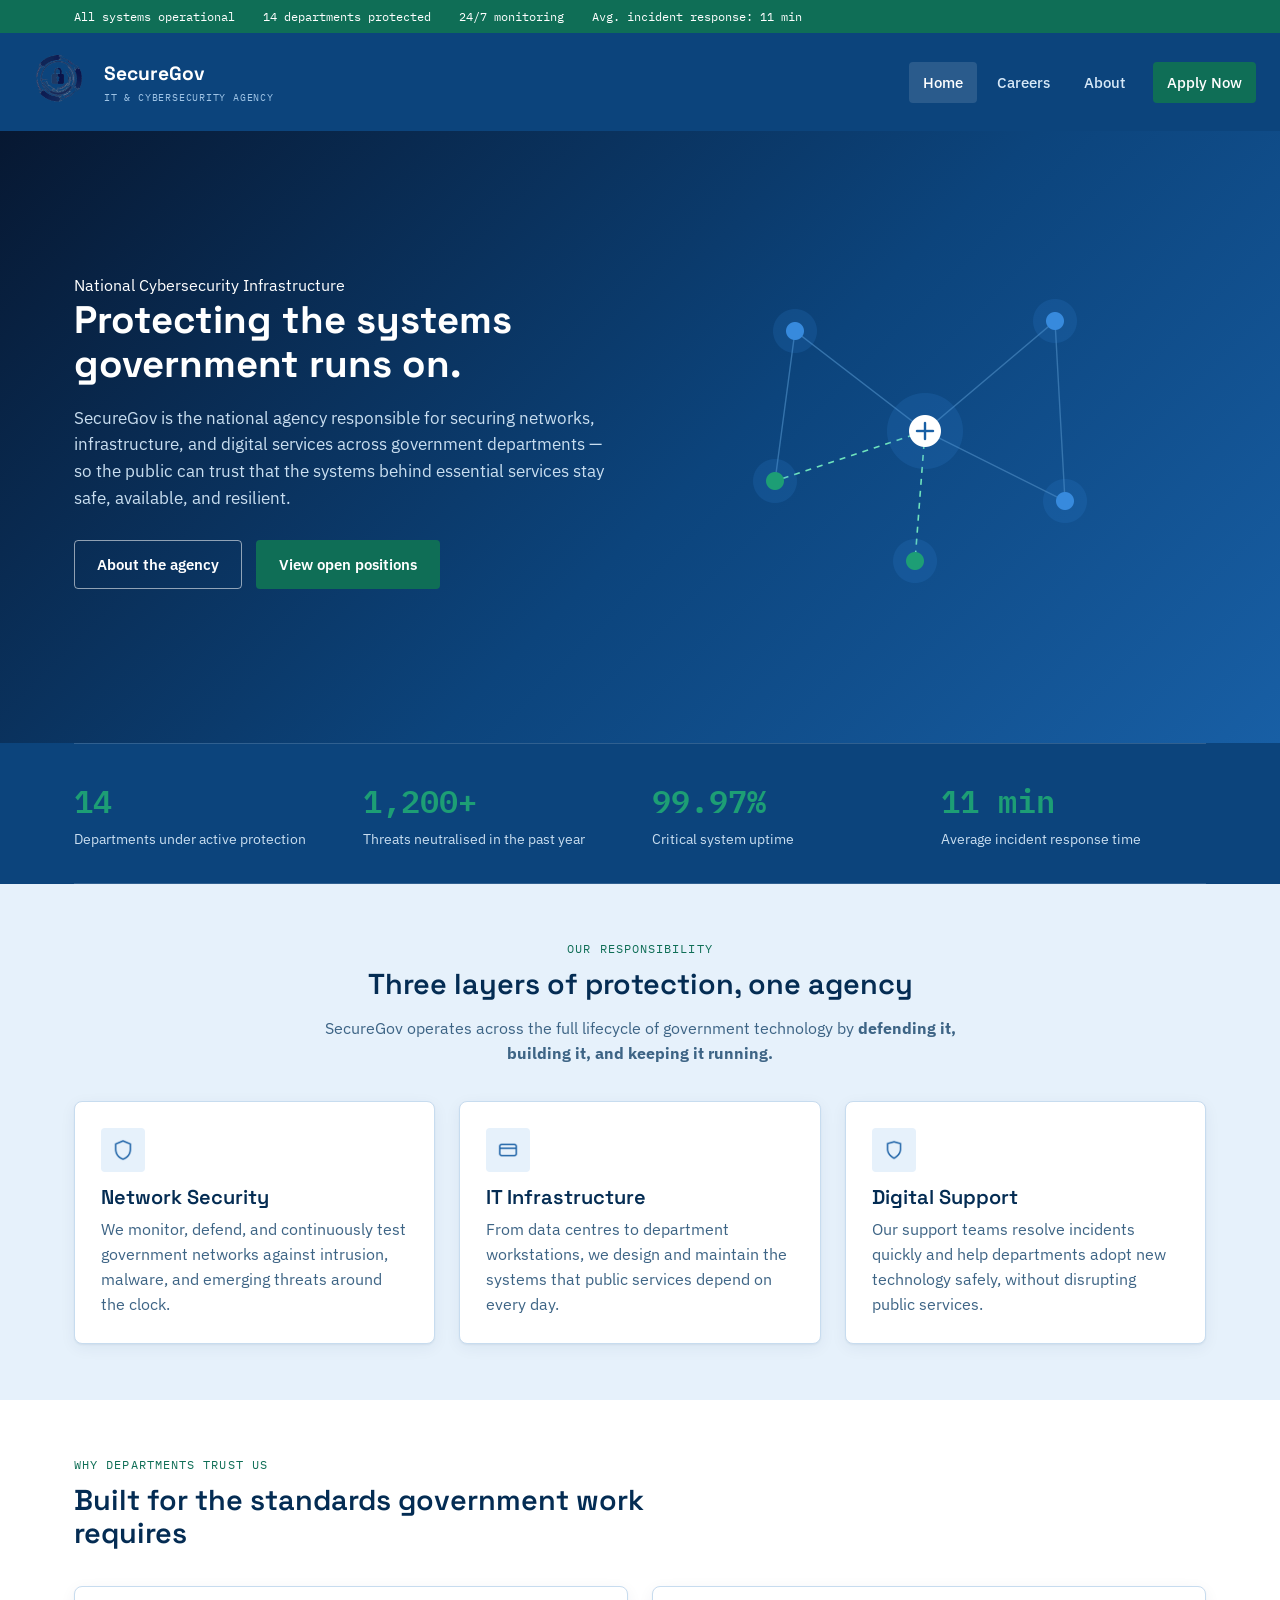
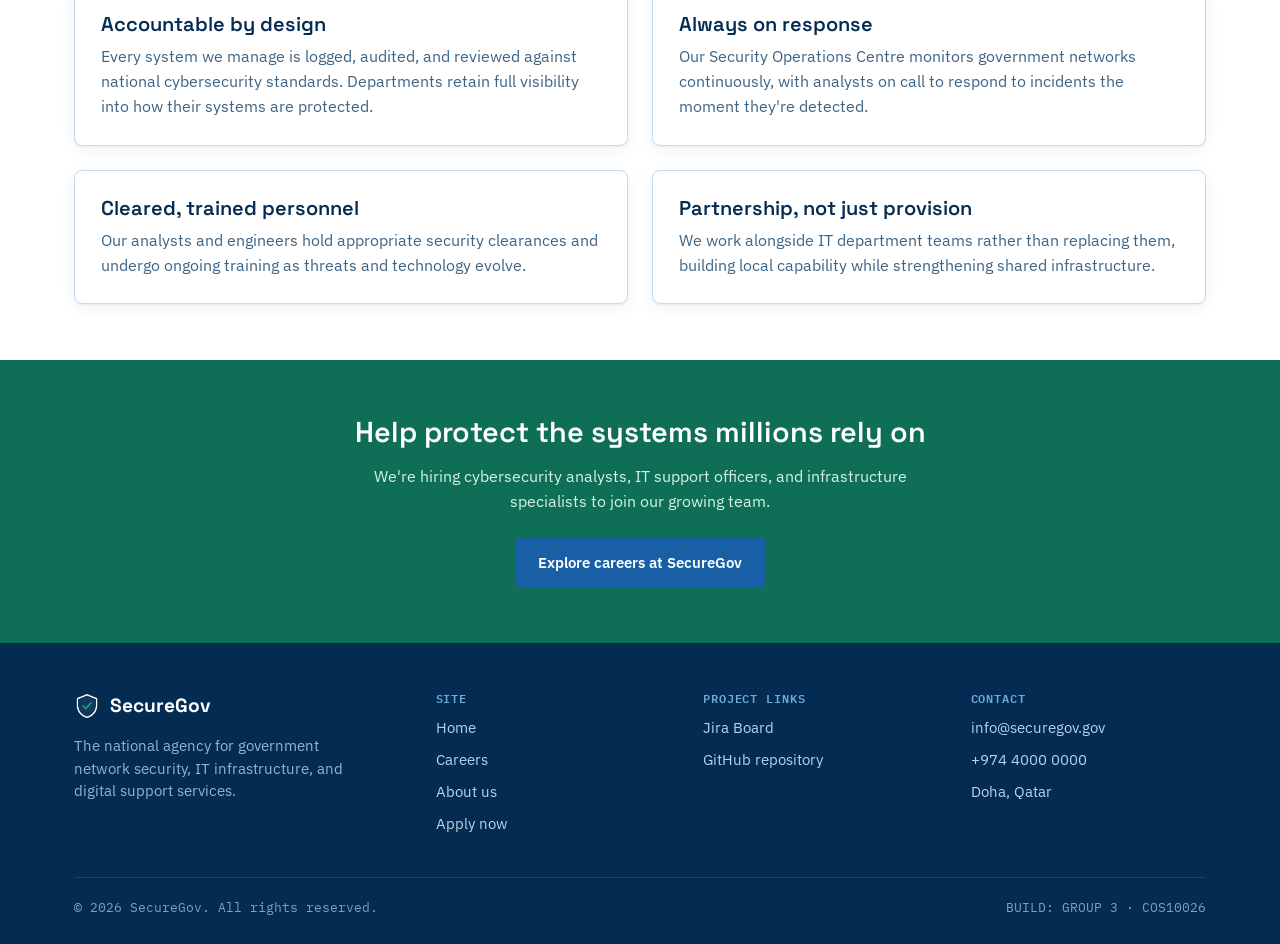
==== commit a4904885: "Updated apply.html" ====
--- a/index.html
+++ b/index.html
@@ -24,7 +24,7 @@
     <input type="checkbox" id="navigation-toggle-checkbox">
     <div class="nav-row">
       <a href="index.html" class="brand">
-        <img src="images/logo.png" alt="SecureGov logo" width="30" height="30">
+        <img src="images/logo.png" alt="SecureGov logo" width="70" height="70">
         <span>SecureGov<span class="org-type">IT &amp; Cybersecurity Agency</span></span>
       </a>
       <label for="navigation-toggle-checkbox" class="navigation-toggle-label">&#9776;</label>
